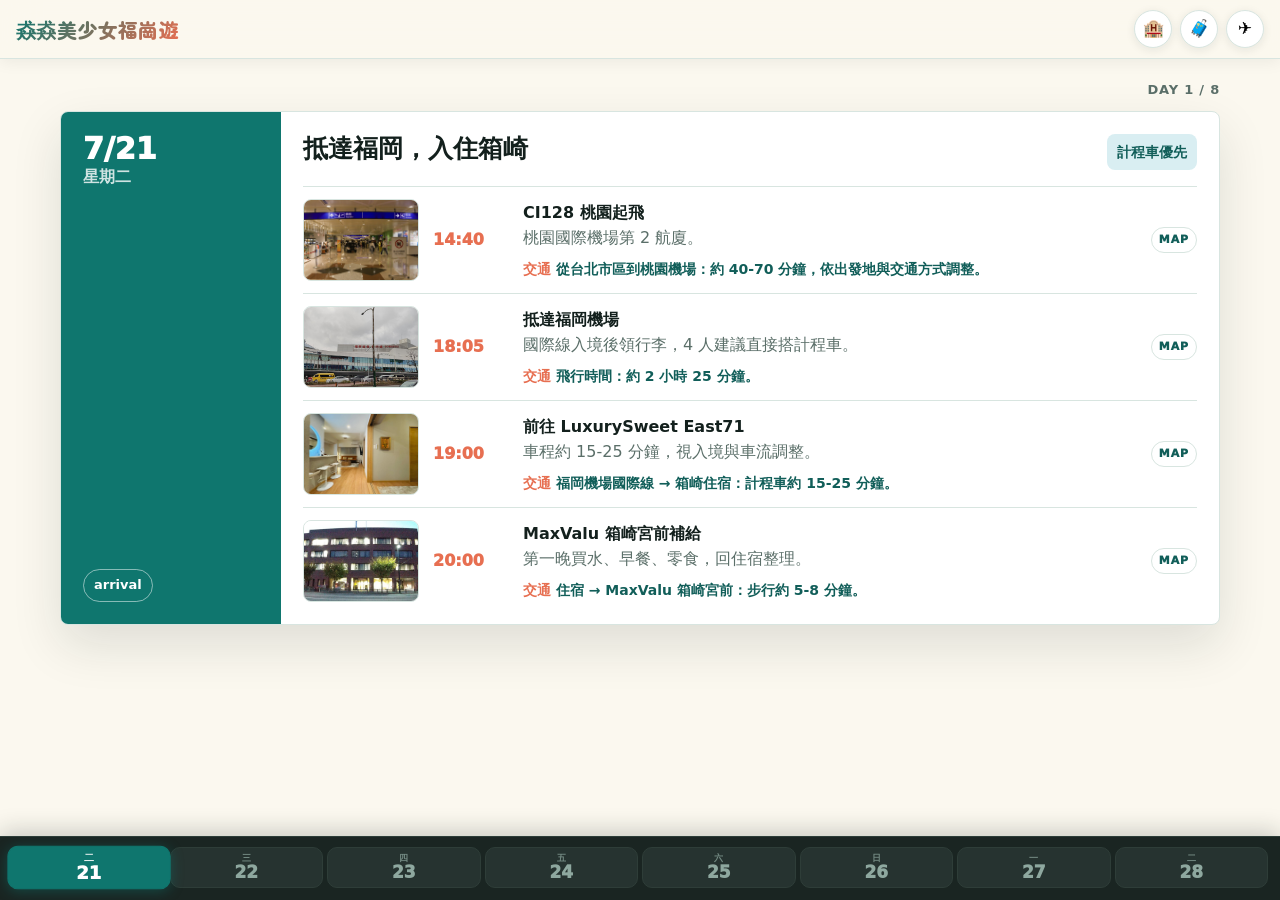
==== index.html @ 9e119b25 "chore: change app icon to don.png (copied from dog.png)" ====
<!doctype html>
<html lang="zh-Hant">
  <head>
    <meta charset="utf-8" />
    <meta name="viewport" content="width=device-width, initial-scale=1" />
    <meta name="theme-color" content="#0f766e" />
    <title>猋猋美少女福崗遊｜2026.07.21-07.28</title>
    <link rel="manifest" href="./manifest.json" />
    <link rel="icon" type="image/png" href="./assets/don.png" />
    <link rel="apple-touch-icon" href="./assets/don.png" />
    <link rel="preconnect" href="https://fonts.googleapis.com">
    <link rel="preconnect" href="https://fonts.gstatic.com" crossorigin>
    <link href="https://fonts.googleapis.com/css2?family=Zen+Maru+Gothic:wght@700;900&display=swap" rel="stylesheet">
    <link rel="stylesheet" href="./styles.css?v=24" />
  </head>
  <body>

    <!-- ══ 頂部導覽列 ════════════════════════════════════════ -->
    <nav class="top-nav">
      <h1 class="trip-title">猋猋美少女福崗遊</h1>
      <div class="quick-icons">
        <button class="quick-icon-btn" onclick="openModal('hotel')" aria-label="住宿資訊">
          <span class="quick-icon-circle">🏨</span>
        </button>
        <button class="quick-icon-btn" onclick="openModal('packing')" aria-label="行李清單">
          <span class="quick-icon-circle">🧳</span>
        </button>
        <button class="quick-icon-btn" onclick="openModal('flight')" aria-label="班機時間">
          <span class="quick-icon-circle">✈️</span>
        </button>
      </div>
    </nav>

    <!-- ══ 主內容 ══════════════════════════════════════════════ -->
    <main>
      <section id="itinerary" class="section">
        <div class="day-counter-bar">
          <span class="day-counter" id="day-counter">DAY 1 / 8</span>
        </div>
        <div class="days" id="days"></div>
        <div class="date-tab-bar" id="date-tab-bar" aria-label="日期選擇"></div>
      </section>
    </main>

    <!-- ══ Modal: 住宿 ══════════════════════════════════════ -->
    <div class="info-modal" id="modal-hotel" onclick="closeModal('hotel')">
      <div class="info-modal-card" onclick="event.stopPropagation()">
        <div class="info-modal-handle"></div>
        <div class="info-modal-header">
          <span class="info-modal-title">🏨 住宿資訊</span>
          <button class="info-modal-close" onclick="closeModal('hotel')" aria-label="關閉">✕</button>
        </div>
        <div class="info-modal-body">
          <div class="info-checkin-grid">
            <div>
              <span class="info-mini-label">入住 Check-in</span>
              <strong>7/21 15:00 – 23:00</strong>
            </div>
            <div>
              <span class="info-mini-label">退房 Check-out</span>
              <strong>7/28 06:00 – 11:00</strong>
            </div>
          </div>
          <div class="modal-detail-block">
            <p class="info-mini-label">飯店名稱</p>
            <p class="modal-detail-text">LuxurySweet East71</p>
          </div>
          <div class="modal-detail-block">
            <p class="info-mini-label">日文地址</p>
            <p class="modal-detail-text">〒812-0053 福岡県福岡市東区箱崎１丁目41−41</p>
          </div>
          <div class="modal-detail-block">
            <p class="info-mini-label">英文地址</p>
            <p class="modal-detail-text">1 Chome-41-41 Hakozaki, Higashi Ward, Fukuoka, 812-0053 Japan</p>
          </div>
          <div class="info-actions modal-actions">
            <button type="button" onclick="copyHotelAddr('ja')" class="info-action-btn">複製日文</button>
            <button type="button" onclick="copyHotelAddr('en')" class="info-action-btn">複製英文</button>
            <a href="https://www.google.com/maps/search/?api=1&query=1+Chome-41-41+Hakozaki+Higashi+Ward+Fukuoka+812-0053+Japan" target="_blank" class="info-action-btn">導航</a>
          </div>
        </div>
      </div>
    </div>

    <!-- ══ Modal: 行李清單 ══════════════════════════════════ -->
    <div class="info-modal" id="modal-packing" onclick="closeModal('packing')">
      <div class="info-modal-card" onclick="event.stopPropagation()">
        <div class="info-modal-handle"></div>
        <div class="info-modal-header">
          <span class="info-modal-title">🧳 行李清單</span>
          <button class="info-modal-close" onclick="closeModal('packing')" aria-label="關閉">✕</button>
        </div>
        <div class="info-modal-body">
          <div class="packing-list" id="packingList"></div>
          <div class="packing-add-row">
            <input type="text" id="packingNewItem" class="packing-add-input" placeholder="自訂新增項目…" maxlength="40" autocomplete="off">
            <button type="button" class="packing-add-btn" onclick="addPackingItem()" aria-label="新增">＋</button>
          </div>
        </div>
      </div>
    </div>

    <!-- ══ Modal: 班機 ══════════════════════════════════════ -->
    <div class="info-modal" id="modal-flight" onclick="closeModal('flight')">
      <div class="info-modal-card" onclick="event.stopPropagation()">
        <div class="info-modal-handle"></div>
        <div class="info-modal-header">
          <span class="info-modal-title">✈️ 班機時間</span>
          <button class="info-modal-close" onclick="closeModal('flight')" aria-label="關閉">✕</button>
        </div>
        <div class="info-modal-body">
          <div class="flight-card">
            <span class="flight-badge outbound">去程</span>
            <div class="flight-route">
              <div class="flight-point">
                <span class="flight-time">14:40</span>
                <span class="flight-airport">桃園 TPE</span>
                <span class="flight-date">7/21 週二</span>
              </div>
              <div class="flight-line">
                <span class="flight-num">CI 128</span>
                <div class="flight-arrow-track"><span class="flight-plane">✈</span></div>
                <span class="flight-dur">2h 25m</span>
              </div>
              <div class="flight-point flight-point--arr">
                <span class="flight-time">18:05</span>
                <span class="flight-airport">福岡 FUK</span>
                <span class="flight-date">7/21 週二</span>
              </div>
            </div>
          </div>
          <div class="flight-card">
            <span class="flight-badge return">回程</span>
            <div class="flight-route">
              <div class="flight-point">
                <span class="flight-time">19:10</span>
                <span class="flight-airport">福岡 FUK</span>
                <span class="flight-date">7/28 週二</span>
              </div>
              <div class="flight-line">
                <span class="flight-num">CI 129</span>
                <div class="flight-arrow-track"><span class="flight-plane">✈</span></div>
                <span class="flight-dur">2h 25m</span>
              </div>
              <div class="flight-point flight-point--arr">
                <span class="flight-time">20:35</span>
                <span class="flight-airport">桃園 TPE</span>
                <span class="flight-date">7/28 週二</span>
              </div>
            </div>
          </div>
        </div>
      </div>
    </div>

    <script src="./script.js?v=29"></script>
  </body>
</html>
---- styles.css ----
:root {
  color-scheme: light;
  --ink: #13201d;
  --muted: #5b6f69;
  --line: #d8e5e0;
  --paper: #fbf8ef;
  --panel: #ffffff;
  --teal: #0f766e;
  --teal-dark: #115e59;
  --sand: #f2d9a0;
  --coral: #e76f51;
  --sky: #d9eef2;
  --shadow: 0 20px 50px rgba(18, 32, 29, 0.12);
}

* {
  box-sizing: border-box;
}

html {
  scroll-behavior: auto;
}

body {
  margin: 0;
  padding-bottom: 0;
  background: var(--paper);
  color: var(--ink);
  font-family: "Noto Sans TC", "Microsoft JhengHei", system-ui, sans-serif;
  line-height: 1.6;
}

a {
  color: inherit;
  text-decoration: none;
}

img {
  display: block;
  max-width: 100%;
}

.section {
  width: min(1160px, calc(100% - 36px));
  margin: 0 auto;
  padding: 58px 0;
}

.view-panel {
  display: none;
}

.view-panel:not(.active) {
  display: none !important;
}

.view-panel.active {
  display: grid;
}

#itinerary.view-panel.active,
#transport.view-panel.active,
#booking.view-panel.active,
#packing.view-panel.active {
  display: block;
}

.hero {
  display: grid;
  grid-template-columns: minmax(0, 1.15fr) minmax(320px, 0.85fr);
  gap: clamp(28px, 5vw, 72px);
  align-items: center;
  min-height: 100vh;
}

.hero-copy h1 {
  margin: 8px 0 18px;
  font-size: clamp(42px, 8vw, 88px);
  line-height: 1;
}

.eyebrow,
.label {
  margin: 0;
  color: var(--teal-dark);
  font-size: 13px;
  font-weight: 900;
  letter-spacing: 0.12em;
  text-transform: uppercase;
}

.lead {
  max-width: 680px;
  margin: 0;
  color: var(--muted);
  font-size: clamp(18px, 2.2vw, 22px);
}

.hero-actions {
  display: flex;
  flex-wrap: wrap;
  gap: 12px;
  margin-top: 28px;
}

.button {
  display: inline-flex;
  min-height: 46px;
  align-items: center;
  justify-content: center;
  border: 1px solid var(--teal);
  border-radius: 999px;
  padding: 10px 18px;
  font-weight: 900;
}

.button.primary {
  background: var(--teal);
  color: #fff;
}

.button.ghost {
  color: var(--teal-dark);
}

.button.compact {
  min-height: 40px;
  padding-inline: 14px;
}

.trip-card,
.panel,
.booking-card,
.day-card {
  border: 1px solid var(--line);
  border-radius: 8px;
  background: var(--panel);
  box-shadow: var(--shadow);
}

.trip-card {
  overflow: hidden;
}

.trip-card::before {
  display: block;
  height: 220px;
  background:
    linear-gradient(rgba(15, 118, 110, 0.15), rgba(19, 32, 29, 0.36)),
    url("./assets/fukuoka-momochi.jpg") center/cover;
  content: "";
}

.trip-card-head {
  display: flex;
  align-items: center;
  justify-content: space-between;
  gap: 16px;
  padding: 20px 22px 0;
  color: var(--muted);
}

.trip-card-head strong {
  color: var(--ink);
  font-size: 20px;
}

.quick-facts {
  display: grid;
  grid-template-columns: 1fr 1fr;
  gap: 1px;
  margin: 20px 0 0;
  background: var(--line);
}

.quick-facts div {
  min-height: 100px;
  padding: 18px;
  background: #fff;
}

.quick-facts dt {
  color: var(--muted);
  font-size: 13px;
  font-weight: 800;
}

.quick-facts dd {
  margin: 4px 0 0;
  font-size: 18px;
  font-weight: 900;
}

.grid-two,
.transport-grid,
.booking-grid {
  display: grid;
  gap: 18px;
}

.grid-two {
  grid-template-columns: repeat(2, minmax(0, 1fr));
}

.transport-grid {
  grid-template-columns: repeat(3, minmax(0, 1fr));
}

.booking-grid {
  grid-template-columns: 1.1fr 0.9fr;
}

.packing-layout {
  display: grid;
  grid-template-columns: minmax(0, 1.2fr) minmax(280px, 0.8fr);
  gap: 18px;
}

.panel {
  padding: 24px;
}

.panel h2,
.panel h3,
.booking-card h3 {
  margin: 6px 0 10px;
  line-height: 1.25;
}

.panel p,
.booking-card p {
  margin: 0;
  color: var(--muted);
}

.packing-head {
  display: flex;
  align-items: start;
  justify-content: space-between;
  gap: 18px;
  margin-bottom: 16px;
}

.packing-head h3 {
  margin: 0;
}

.packing-head p,
.sync-note {
  color: var(--muted);
  font-size: 14px;
}

.packing-list {
  display: grid;
  gap: 18px;
}

.packing-group {
  display: grid;
  gap: 10px;
}

.packing-group h4 {
  margin: 0;
  color: var(--teal-dark);
  font-size: 14px;
}

.packing-item {
  display: grid;
  grid-template-columns: auto 1fr;
  gap: 10px;
  align-items: start;
  border: 1px solid var(--line);
  border-radius: 8px;
  padding: 10px;
}

.packing-item input {
  width: 20px;
  height: 20px;
  accent-color: var(--teal);
  margin-top: 2px;
}

.packing-item span {
  color: var(--ink);
  font-weight: 800;
}

.packing-item input:checked + span {
  color: var(--muted);
  text-decoration: line-through;
}

.compact-list {
  margin: 0;
  padding-left: 1.2rem;
  color: var(--muted);
}

.compact-list li + li {
  margin-top: 8px;
}

/* ─── Top Navigation Bar ───────────────────────────────── */

.top-nav {
  position: fixed;
  top: 0;
  left: 0;
  right: 0;
  z-index: 40;
  display: flex;
  align-items: center;
  justify-content: space-between;
  gap: 12px;
  padding: max(10px, env(safe-area-inset-top)) 16px 10px;
  background: rgba(251, 248, 239, 0.94);
  backdrop-filter: blur(18px);
  -webkit-backdrop-filter: blur(18px);
  border-bottom: 1px solid var(--line);
  box-shadow: 0 2px 16px rgba(18, 32, 29, 0.07);
}

.top-nav .trip-title {
  font-size: clamp(15px, 4vw, 20px);
  white-space: nowrap;
}

.top-nav .quick-icons {
  gap: 8px;
  flex-shrink: 0;
}

.top-nav .quick-icon-circle {
  width: 38px;
  height: 38px;
  font-size: 17px;
}

.top-nav .quick-icon-label {
  font-size: 9px;
}

.day-counter-bar {
  display: flex;
  justify-content: flex-end;
  margin-bottom: 10px;
}

.section-head {
  display: flex;
  align-items: flex-start;
  justify-content: space-between;
  gap: 12px;
  margin-bottom: 16px;
}

.trip-title {
  font-family: 'Zen Maru Gothic', 'Noto Sans TC', sans-serif;
  font-size: clamp(24px, 6vw, 36px);
  font-weight: 900;
  line-height: 1.25;
  margin: 0;
  background: linear-gradient(135deg, var(--teal) 0%, var(--coral) 100%);
  -webkit-background-clip: text;
  -webkit-text-fill-color: transparent;
  background-clip: text;
  letter-spacing: 0.02em;
}

.header-right {
  display: flex;
  flex-direction: column;
  align-items: flex-end;
  gap: 8px;
  flex-shrink: 0;
}

.quick-icons {
  display: flex;
  gap: 10px;
}

.quick-icon-btn {
  display: flex;
  flex-direction: column;
  align-items: center;
  gap: 4px;
  background: none;
  border: none;
  cursor: pointer;
  padding: 0;
  font: inherit;
}

.quick-icon-circle {
  width: 46px;
  height: 46px;
  border-radius: 50%;
  background: var(--panel);
  border: 1.5px solid var(--line);
  display: flex;
  align-items: center;
  justify-content: center;
  font-size: 21px;
  box-shadow: 0 2px 10px rgba(18,32,29,0.09);
  transition: transform 0.18s, box-shadow 0.18s;
}

.quick-icon-btn:hover .quick-icon-circle,
.quick-icon-btn:active .quick-icon-circle {
  transform: scale(1.12);
  box-shadow: 0 5px 18px rgba(18,32,29,0.16);
  background: var(--sky);
}

.quick-icon-label {
  font-size: 10px;
  font-weight: 800;
  color: var(--muted);
  letter-spacing: 0.04em;
}

.filters {
  display: flex;
  flex-wrap: wrap;
  gap: 8px;
}

.filter {
  min-height: 40px;
  border: 1px solid var(--line);
  border-radius: 999px;
  background: #fff;
  color: var(--muted);
  cursor: pointer;
  font: inherit;
  font-weight: 900;
  padding: 8px 14px;
}

.filter.active {
  border-color: var(--teal);
  background: var(--teal);
  color: #fff;
}

.days {
  display: grid;
  gap: 16px;
}

.day-card {
  display: grid;
  grid-template-columns: 220px 1fr;
  overflow: hidden;
}

.day-meta {
  display: flex;
  flex-direction: column;
  justify-content: space-between;
  gap: 20px;
  padding: 22px;
  background: var(--teal);
  color: #fff;
}

.day-meta .date {
  font-size: 30px;
  font-weight: 950;
  line-height: 1;
}

.day-meta .weekday {
  opacity: 0.8;
  font-weight: 800;
}

.tag {
  align-self: flex-start;
  border: 1px solid rgba(255, 255, 255, 0.5);
  border-radius: 999px;
  padding: 5px 10px;
  font-size: 13px;
  font-weight: 900;
}

.day-body {
  padding: 22px;
}

.day-title {
  display: flex;
  align-items: start;
  justify-content: space-between;
  gap: 16px;
  margin-bottom: 16px;
}

.day-title h3 {
  margin: 0;
  font-size: 25px;
  line-height: 1.2;
}

.route {
  border-radius: 8px;
  background: var(--sky);
  color: var(--teal-dark);
  font-size: 14px;
  font-weight: 900;
  padding: 7px 10px;
  white-space: nowrap;
}

.timeline {
  display: grid;
  gap: 12px;
  margin: 0;
  padding: 0;
  list-style: none;
}

.timeline li {
  border-top: 1px solid var(--line);
  padding-top: 12px;
}

.map-item {
  display: grid;
  grid-template-columns: 116px 76px minmax(0, 1fr) auto;
  gap: 14px;
  align-items: center;
  border-radius: 8px;
  padding: 10px;
  margin: -10px;
}

.map-item:hover,
.map-item:focus-visible {
  background: #f4faf8;
  outline: none;
}

.place-thumb {
  width: 116px;
  height: 82px;
  border: 1px solid var(--line);
  border-radius: 8px;
  object-fit: cover;
  background: var(--sky);
}

.time {
  color: var(--coral);
  font-weight: 950;
}

.item strong {
  display: block;
}

.item span {
  display: block;
  color: var(--muted);
}

.item .transfer {
  margin-top: 7px;
  color: var(--teal-dark);
  font-size: 14px;
  font-weight: 800;
}

.item .transfer::before {
  content: "交通 ";
  color: var(--coral);
  font-weight: 950;
}

.map-hint {
  align-self: center;
  border: 1px solid var(--line);
  border-radius: 999px;
  color: var(--teal-dark);
  font-size: 11px;
  font-weight: 950;
  letter-spacing: 0.08em;
  padding: 3px 7px;
}

.booking-card {
  display: grid;
  align-content: start;
  gap: 18px;
  overflow: hidden;
  padding: 22px;
}

.booking-card img {
  width: 100%;
  max-height: 360px;
  border: 1px solid var(--line);
  border-radius: 8px;
  object-fit: cover;
  object-position: top left;
}

.notes {
  display: grid;
  grid-template-columns: 1fr 320px;
  gap: 18px;
}

.notes ul {
  margin: 0;
  padding-left: 1.2rem;
  color: var(--muted);
}

.notes li + li {
  margin-top: 8px;
}

.source-panel {
  display: grid;
  align-content: start;
  gap: 10px;
}

.source-panel a {
  color: var(--teal-dark);
  font-weight: 900;
}

.footer {
  display: flex;
  justify-content: space-between;
  gap: 16px;
  padding: 26px clamp(18px, 4vw, 56px) 110px;
  border-top: 1px solid var(--line);
  color: var(--muted);
  font-size: 14px;
}

.bottom-nav {
  position: fixed;
  right: 18px;
  bottom: 18px;
  left: 18px;
  z-index: 20;
  display: grid;
  grid-template-columns: repeat(3, 1fr);
  gap: 4px;
  width: min(420px, calc(100% - 36px));
  margin: 0 auto;
  border: 1px solid rgba(216, 229, 224, 0.9);
  border-radius: 8px;
  background: rgba(255, 255, 255, 0.92);
  box-shadow: 0 14px 40px rgba(18, 32, 29, 0.16);
  backdrop-filter: blur(14px);
  padding: 6px;
}

.bottom-nav a {
  display: grid;
  min-height: 48px;
  place-items: center;
  border-radius: 6px;
  color: var(--muted);
}

.bottom-nav a:hover,
.bottom-nav a:focus-visible,
.bottom-nav a.active {
  background: var(--sky);
  color: var(--teal-dark);
  outline: none;
}

.bottom-nav svg {
  width: 23px;
  height: 23px;
  fill: currentColor;
}

@media (max-width: 900px) {
  .hero,
  .grid-two,
  .transport-grid,
  .booking-grid,
  .packing-layout,
  .notes,
  .day-card {
    grid-template-columns: 1fr;
  }

  .hero {
    min-height: auto;
    padding-top: 44px;
  }

  .section-head {
    align-items: start;
    flex-direction: column;
  }

  .day-meta {
    flex-direction: row;
    align-items: center;
  }
}

@media (max-width: 640px) {
  .section {
    width: min(100% - 24px, 1160px);
    padding: 42px 0;
  }

  .quick-facts,
  .map-item {
    grid-template-columns: 1fr;
  }

  .place-thumb {
    width: 100%;
    height: 170px;
  }

  .map-hint {
    justify-self: start;
  }

  .route {
    white-space: normal;
  }

  .footer {
    flex-direction: column;
  }

  .bottom-nav {
    right: 12px;
    bottom: 12px;
    left: 12px;
    width: calc(100% - 24px);
  }

  .bottom-nav a {
    min-height: 46px;
  }
}

/* ─── Date Tab Bar ─────────────────────────────────────── */

#itinerary {
  padding-top: 80px;   /* height of fixed top-nav */
  padding-bottom: 96px; /* room for flush date tab bar */
}

.day-counter {
  font-size: 13px;
  font-weight: 900;
  color: var(--muted);
  letter-spacing: 0.06em;
}

.date-tab-bar {
  display: flex;
  gap: 4px;
  justify-content: space-between;
  position: fixed;
  right: 0;
  bottom: 0;
  left: 0;
  z-index: 15;
  width: 100%;
  max-width: 100%;
  margin: 0;
  background: #1a2522;
  border: none;
  border-top: 1px solid #2c3d38;
  border-radius: 0;
  padding: 10px 12px max(12px, env(safe-area-inset-bottom));
  box-shadow: 0 -4px 24px rgba(18, 32, 29, 0.22);
  overflow-x: auto;
  -ms-overflow-style: none;
  scrollbar-width: none;
}

.date-tab-bar::-webkit-scrollbar {
  display: none;
}

/* date-tab-bar always visible (single-page app) */

.date-tab {
  flex: 1;
  min-width: 36px;
  display: flex;
  flex-direction: column;
  align-items: center;
  justify-content: center;
  gap: 1px;
  padding: 6px 4px;
  border: 1px solid #2e3d38;
  border-radius: 10px;
  background: #263330;
  color: #8ea89f;
  cursor: pointer;
  font: inherit;
  transition: background 0.18s, color 0.18s, transform 0.15s;
}

.date-tab:hover {
  background: #2e3d38;
  color: #c9ddd8;
}

.date-tab.active {
  background: var(--teal);
  border-color: var(--teal);
  color: #fff;
  font-weight: 900;
  box-shadow: 0 2px 12px rgba(15, 118, 110, 0.45);
  transform: scale(1.06);
}

.tab-weekday {
  font-size: 9px;
  font-weight: 700;
  letter-spacing: 0.05em;
  opacity: 0.75;
  line-height: 1;
}

.date-tab.active .tab-weekday {
  opacity: 0.9;
}

.tab-day {
  font-size: 17px;
  font-weight: 950;
  line-height: 1;
}

/* ─── Info Bar Collapsibles ─────────────────────────────── */

.info-bar {
  border: 1px solid var(--line);
  border-radius: 10px;
  background: var(--panel);
  box-shadow: 0 2px 10px rgba(18, 32, 29, 0.06);
  overflow: hidden;
  margin-bottom: 10px;
}

.info-bar-btn {
  display: flex;
  align-items: center;
  justify-content: space-between;
  width: 100%;
  padding: 13px 16px;
  background: none;
  border: none;
  cursor: pointer;
  font: inherit;
  text-align: left;
  color: var(--ink);
  gap: 12px;
}

.info-bar-btn:hover {
  background: #f6fbf9;
}

.info-bar-label {
  display: flex;
  align-items: center;
  gap: 12px;
}

.info-bar-icon {
  font-size: 20px;
  flex-shrink: 0;
}

.info-bar-eyebrow {
  display: block;
  font-size: 10px;
  font-weight: 800;
  color: var(--teal-dark);
  letter-spacing: 0.1em;
  text-transform: uppercase;
  line-height: 1.2;
}

.info-bar-name {
  display: block;
  font-size: 13px;
  font-weight: 700;
  color: var(--ink);
  line-height: 1.3;
}

.info-bar-arrow {
  color: var(--muted);
  flex-shrink: 0;
  transition: transform 0.25s ease;
}

.info-bar-arrow.expanded {
  transform: rotate(180deg);
}

/* Collapsible body */
.info-bar-body {
  max-height: 0;
  overflow: hidden;
  transition: max-height 0.35s ease, opacity 0.25s ease;
  opacity: 0;
  border-top: 0 solid var(--line);
}

.info-bar-body.expanded {
  max-height: 900px;
  opacity: 1;
  border-top-width: 1px;
}

/* Hotel collapsible content */
.info-checkin-grid {
  display: grid;
  grid-template-columns: 1fr 1fr;
  gap: 1px;
  background: var(--line);
}

.info-checkin-grid > div {
  padding: 12px 16px;
  background: var(--paper);
}

.info-mini-label {
  display: block;
  font-size: 10px;
  font-weight: 800;
  color: var(--muted);
  letter-spacing: 0.08em;
  text-transform: uppercase;
  margin-bottom: 4px;
}

.info-checkin-grid strong {
  font-size: 13px;
  color: var(--ink);
}

.info-addr {
  margin: 0;
  padding: 10px 16px;
  font-size: 12px;
  color: var(--muted);
  background: var(--paper);
  border-top: 1px solid var(--line);
}

.info-actions {
  display: flex;
  gap: 8px;
  padding: 10px 16px 14px;
  background: var(--paper);
}

.info-action-btn {
  flex: 1;
  padding: 8px 12px;
  border: 1px solid var(--line);
  border-radius: 8px;
  background: #fff;
  color: var(--teal-dark);
  font: inherit;
  font-size: 12px;
  font-weight: 800;
  cursor: pointer;
  text-align: center;
  text-decoration: none;
  display: inline-block;
  transition: background 0.15s;
}

.info-action-btn:hover {
  background: var(--sky);
}

/* Packing list inside collapsible */
.info-bar-body .packing-list {
  padding: 14px 16px 6px;
}

.info-bar-body .packing-group {
  gap: 8px;
}

.info-bar-body .packing-group h4 {
  font-size: 11px;
  padding-top: 4px;
}

.info-bar-body .packing-item {
  padding: 8px 10px;
}

.info-bar-body .packing-item span {
  font-size: 13px;
}

.packing-bar-footer {
  display: flex;
  align-items: center;
  justify-content: space-between;
  gap: 12px;
  padding: 10px 16px 14px;
  border-top: 1px solid var(--line);
  flex-wrap: wrap;
}

.packing-bar-footer .sync-note {
  font-size: 12px;
  flex: 1;
  min-width: 0;
}

.packing-bar-footer .info-action-btn {
  flex: 0 0 auto;
}

/* ─── Bottom Nav 2-tab variant ──────────────────────────── */

.bottom-nav--two {
  grid-template-columns: repeat(2, 1fr);
}

/* ─── Custom Packing Item Input ─────────────────────────── */

.packing-add-row {
  display: flex;
  gap: 8px;
  padding: 10px 16px 4px;
  border-top: 1px solid var(--line);
}

.packing-add-input {
  flex: 1;
  min-width: 0;
  padding: 9px 12px;
  border: 1px solid var(--line);
  border-radius: 8px;
  background: var(--paper);
  color: var(--ink);
  font: inherit;
  font-size: 13px;
  outline: none;
  transition: border-color 0.15s;
}

.packing-add-input:focus {
  border-color: var(--teal);
}

.packing-add-input::placeholder {
  color: var(--muted);
  opacity: 0.6;
}

.packing-add-btn {
  flex-shrink: 0;
  width: 38px;
  height: 38px;
  display: flex;
  align-items: center;
  justify-content: center;
  border: none;
  border-radius: 8px;
  background: var(--teal);
  color: #fff;
  font-size: 20px;
  font-weight: 400;
  line-height: 1;
  cursor: pointer;
  transition: background 0.15s;
}

.packing-add-btn:hover {
  background: var(--teal-dark);
}

/* Custom item with delete button */
.packing-item--custom {
  grid-template-columns: auto 1fr auto;
}

.packing-delete-btn {
  width: 22px;
  height: 22px;
  display: flex;
  align-items: center;
  justify-content: center;
  border: none;
  border-radius: 50%;
  background: #fee2e2;
  color: #dc2626;
  font-size: 15px;
  line-height: 1;
  cursor: pointer;
  padding: 0;
  margin-top: 1px;
  flex-shrink: 0;
  transition: background 0.15s;
}

.packing-delete-btn:hover {
  background: #fecaca;
}

/* ─── Info Modal (Bottom Sheet) ─────────────────────────── */

.info-modal {
  display: none;
  position: fixed;
  inset: 0;
  z-index: 60;
  background: rgba(18, 32, 29, 0.45);
  backdrop-filter: blur(5px);
  align-items: flex-end;
  justify-content: center;
}

.info-modal.open {
  display: flex;
}

.info-modal-card {
  width: 100%;
  max-height: 88vh;
  background: var(--panel);
  border-radius: 22px 22px 0 0;
  overflow-y: auto;
  animation: modal-slide-up 0.3s cubic-bezier(0.32, 0.72, 0, 1);
  padding-bottom: max(16px, env(safe-area-inset-bottom));
}

@keyframes modal-slide-up {
  from { transform: translateY(100%); opacity: 0.6; }
  to   { transform: translateY(0);    opacity: 1; }
}

.info-modal-handle {
  width: 36px;
  height: 4px;
  border-radius: 99px;
  background: var(--line);
  margin: 12px auto 4px;
}

.info-modal-header {
  display: flex;
  align-items: center;
  justify-content: space-between;
  padding: 12px 20px 12px;
  border-bottom: 1px solid var(--line);
  position: sticky;
  top: 0;
  background: var(--panel);
  z-index: 1;
}

.info-modal-title {
  font-size: 15px;
  font-weight: 900;
  color: var(--ink);
}

.info-modal-close {
  width: 28px;
  height: 28px;
  border: none;
  border-radius: 50%;
  background: var(--paper);
  color: var(--muted);
  font-size: 13px;
  cursor: pointer;
  display: flex;
  align-items: center;
  justify-content: center;
  transition: background 0.15s;
}

.info-modal-close:hover {
  background: var(--line);
}

.info-modal-body {
  padding: 0 0 8px;
}

.modal-detail-block {
  padding: 12px 20px;
  border-top: 1px solid var(--line);
}

.modal-detail-block .info-mini-label {
  margin-bottom: 4px;
}

.modal-detail-text {
  margin: 0;
  font-size: 14px;
  font-weight: 700;
  color: var(--ink);
  line-height: 1.5;
}

.modal-actions {
  padding: 14px 20px 6px !important;
  border-top: 1px solid var(--line);
}

/* Override packing-list inside modal */
.info-modal-body .packing-list {
  padding: 14px 20px 6px;
}

.info-modal-body .packing-group {
  gap: 8px;
}

.info-modal-body .packing-group h4 {
  font-size: 11px;
}

.info-modal-body .packing-item {
  padding: 9px 12px;
}

.info-modal-body .packing-add-row {
  border-top: 1px solid var(--line);
  padding: 10px 20px 4px;
}

.info-modal-body .packing-bar-footer {
  padding: 10px 20px 8px;
}

/* ─── Flight Card ────────────────────────────────────────── */

.flight-card {
  padding: 16px 20px;
  border-top: 1px solid var(--line);
}

.flight-card + .flight-card {
  border-top: 1px solid var(--line);
}

.flight-badge {
  display: inline-block;
  font-size: 11px;
  font-weight: 900;
  letter-spacing: 0.08em;
  padding: 3px 10px;
  border-radius: 999px;
  margin-bottom: 14px;
}

.flight-badge.outbound {
  background: #d1fae5;
  color: #065f46;
}

.flight-badge.return {
  background: #fee2e2;
  color: #991b1b;
}

.flight-route {
  display: grid;
  grid-template-columns: auto 1fr auto;
  align-items: center;
  gap: 10px;
}

.flight-point {
  display: flex;
  flex-direction: column;
  gap: 2px;
}

.flight-point--arr {
  text-align: right;
}

.flight-time {
  font-size: 22px;
  font-weight: 950;
  color: var(--ink);
  line-height: 1;
}

.flight-airport {
  font-size: 12px;
  font-weight: 800;
  color: var(--teal-dark);
}

.flight-date {
  font-size: 11px;
  color: var(--muted);
}

.flight-line {
  display: flex;
  flex-direction: column;
  align-items: center;
  gap: 4px;
}

.flight-num {
  font-size: 11px;
  font-weight: 900;
  color: var(--muted);
  letter-spacing: 0.06em;
}

.flight-arrow-track {
  width: 100%;
  display: flex;
  align-items: center;
  position: relative;
}

.flight-arrow-track::before,
.flight-arrow-track::after {
  content: '';
  flex: 1;
  height: 1.5px;
  background: var(--line);
}

.flight-plane {
  font-size: 16px;
  padding: 0 4px;
  color: var(--teal);
}

.flight-dur {
  font-size: 10px;
  color: var(--muted);
  font-weight: 700;
}
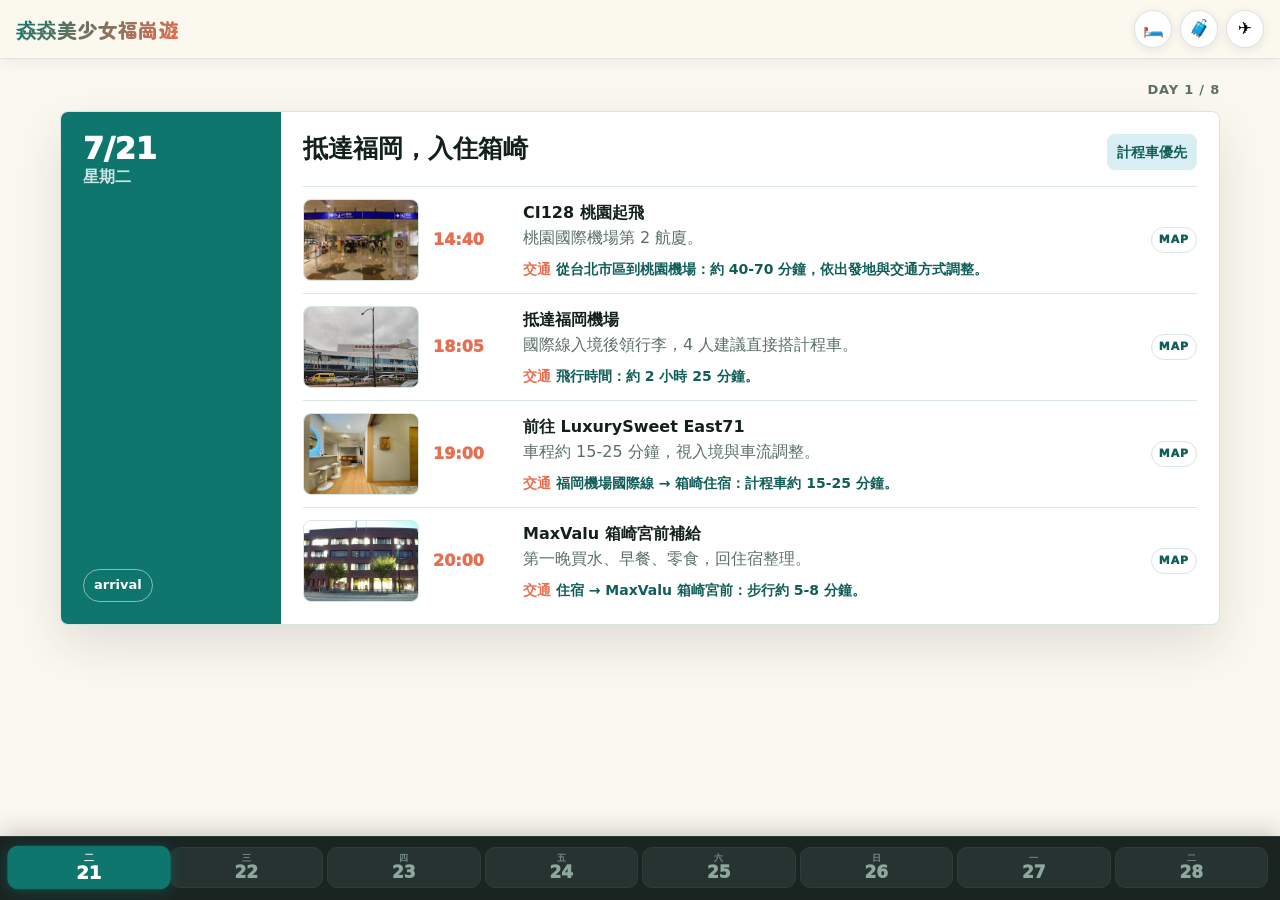
==== commit f3475b93: "style: change hotel icon from 🏨 to 🛏️ to avoid hospital confusion" ====
--- a/index.html
+++ b/index.html
@@ -20,7 +20,7 @@
       <h1 class="trip-title">猋猋美少女福崗遊</h1>
       <div class="quick-icons">
         <button class="quick-icon-btn" onclick="openModal('hotel')" aria-label="住宿資訊">
-          <span class="quick-icon-circle">🏨</span>
+          <span class="quick-icon-circle">🛏️</span>
         </button>
         <button class="quick-icon-btn" onclick="openModal('packing')" aria-label="行李清單">
           <span class="quick-icon-circle">🧳</span>
@@ -47,7 +47,7 @@
       <div class="info-modal-card" onclick="event.stopPropagation()">
         <div class="info-modal-handle"></div>
         <div class="info-modal-header">
-          <span class="info-modal-title">🏨 住宿資訊</span>
+          <span class="info-modal-title">🛏️ 住宿資訊</span>
           <button class="info-modal-close" onclick="closeModal('hotel')" aria-label="關閉">✕</button>
         </div>
         <div class="info-modal-body">
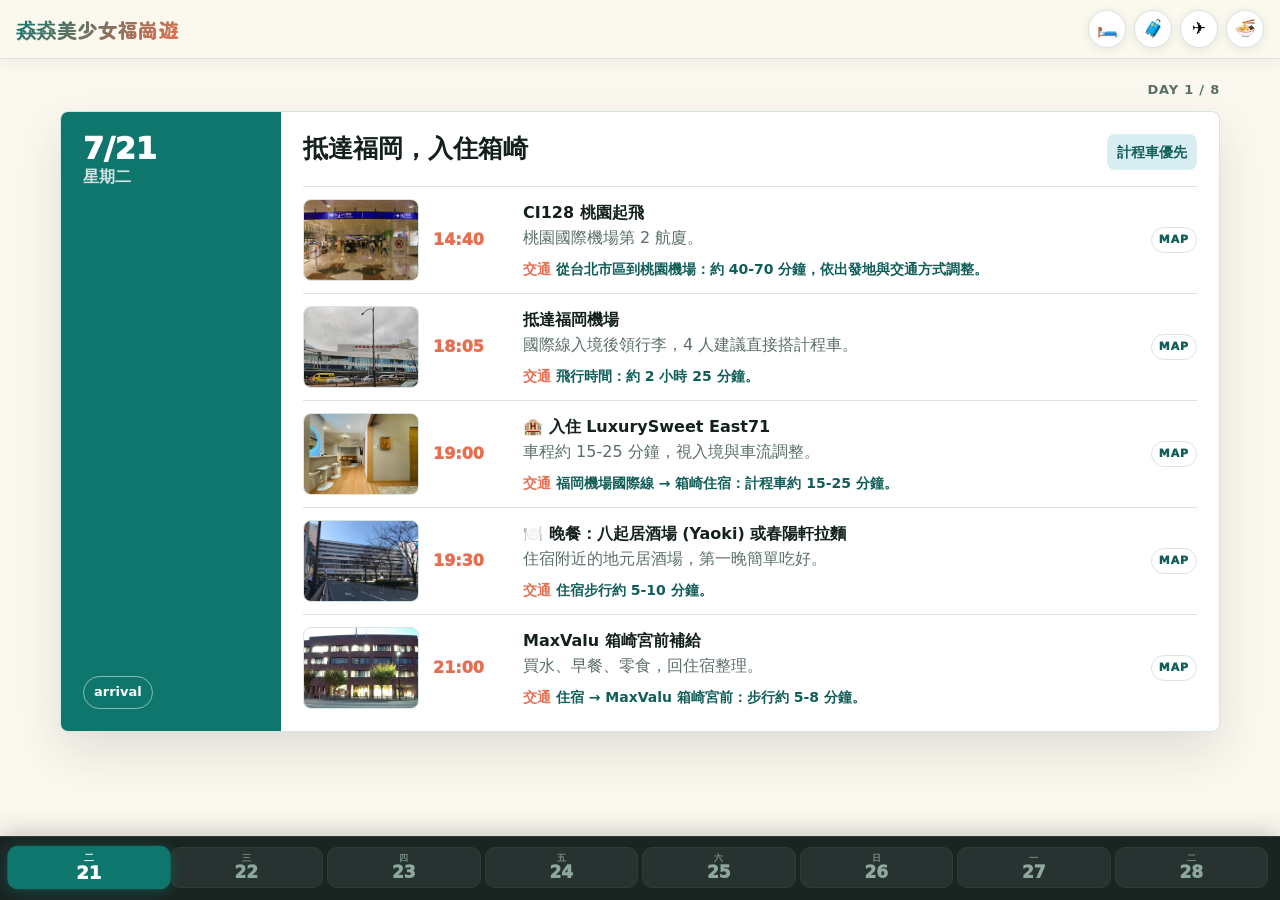
==== commit d72ac1fa: "feat: itinerary 1 spot 2 meals, must-eat list, replace nokonoshima, all packing deletable, ichiran n" ====
--- a/index.html
+++ b/index.html
@@ -27,6 +27,9 @@
         </button>
         <button class="quick-icon-btn" onclick="openModal('flight')" aria-label="班機時間">
           <span class="quick-icon-circle">✈️</span>
+        </button>
+        <button class="quick-icon-btn" onclick="openModal('musteat')" aria-label="必吃美食">
+          <span class="quick-icon-circle">🍜</span>
         </button>
       </div>
     </nav>
@@ -153,6 +156,20 @@
       </div>
     </div>
 
+    <!-- ══ Modal: 必吃美食清單 ══════════════════════════ -->
+    <div class="info-modal" id="modal-musteat" onclick="closeModal('musteat')">
+      <div class="info-modal-card" onclick="event.stopPropagation()">
+        <div class="info-modal-handle"></div>
+        <div class="info-modal-header">
+          <span class="info-modal-title">🍜 必吃美食清單</span>
+          <button class="info-modal-close" onclick="closeModal('musteat')" aria-label="關閉">✕</button>
+        </div>
+        <div class="info-modal-body">
+          <div class="musteat-list" id="musteatList"></div>
+        </div>
+      </div>
+    </div>
+
     <script src="./script.js?v=29"></script>
   </body>
 </html>
--- a/styles.css
+++ b/styles.css
@@ -1362,3 +1362,100 @@
   color: var(--muted);
   font-weight: 700;
 }
+
+/* ─── 必吃美食清單 ──────────────────────────────────────── */
+
+.musteat-list {
+  padding: 12px 20px 16px;
+  display: grid;
+  gap: 18px;
+}
+
+.musteat-group {
+  display: grid;
+  gap: 8px;
+}
+
+.musteat-category {
+  font-size: 13px;
+  font-weight: 900;
+  color: var(--teal-dark);
+  letter-spacing: 0.05em;
+  padding-bottom: 4px;
+  border-bottom: 2px solid var(--teal);
+  display: inline-block;
+}
+
+.musteat-item {
+  display: flex;
+  flex-direction: column;
+  gap: 3px;
+  border: 1px solid var(--line);
+  border-radius: 10px;
+  padding: 10px 14px;
+  background: var(--panel);
+  transition: background 0.15s;
+  position: relative;
+}
+
+.musteat-item:hover {
+  background: #f4faf8;
+}
+
+.musteat-item--planned {
+  border-color: var(--teal);
+  background: linear-gradient(135deg, rgba(15,118,110,0.04) 0%, rgba(217,238,242,0.3) 100%);
+}
+
+.musteat-item-name {
+  font-size: 14px;
+  font-weight: 800;
+  color: var(--ink);
+  line-height: 1.4;
+}
+
+.musteat-item-note {
+  font-size: 12px;
+  color: var(--muted);
+  line-height: 1.5;
+}
+
+.musteat-badge {
+  display: inline-block;
+  margin-top: 5px;
+  font-size: 11px;
+  font-weight: 900;
+  padding: 2px 9px;
+  border-radius: 999px;
+  background: #d1fae5;
+  color: #065f46;
+  letter-spacing: 0.05em;
+  width: fit-content;
+}
+
+.musteat-item-actions {
+  display: flex;
+  flex-wrap: wrap;
+  align-items: center;
+  gap: 6px;
+  margin-top: 5px;
+}
+
+.musteat-map-link {
+  display: inline-flex;
+  align-items: center;
+  gap: 3px;
+  font-size: 11px;
+  font-weight: 800;
+  padding: 2px 9px;
+  border-radius: 999px;
+  background: #dbeafe;
+  color: #1d4ed8;
+  text-decoration: none;
+  letter-spacing: 0.04em;
+  transition: background 0.15s;
+}
+
+.musteat-map-link:hover {
+  background: #bfdbfe;
+}
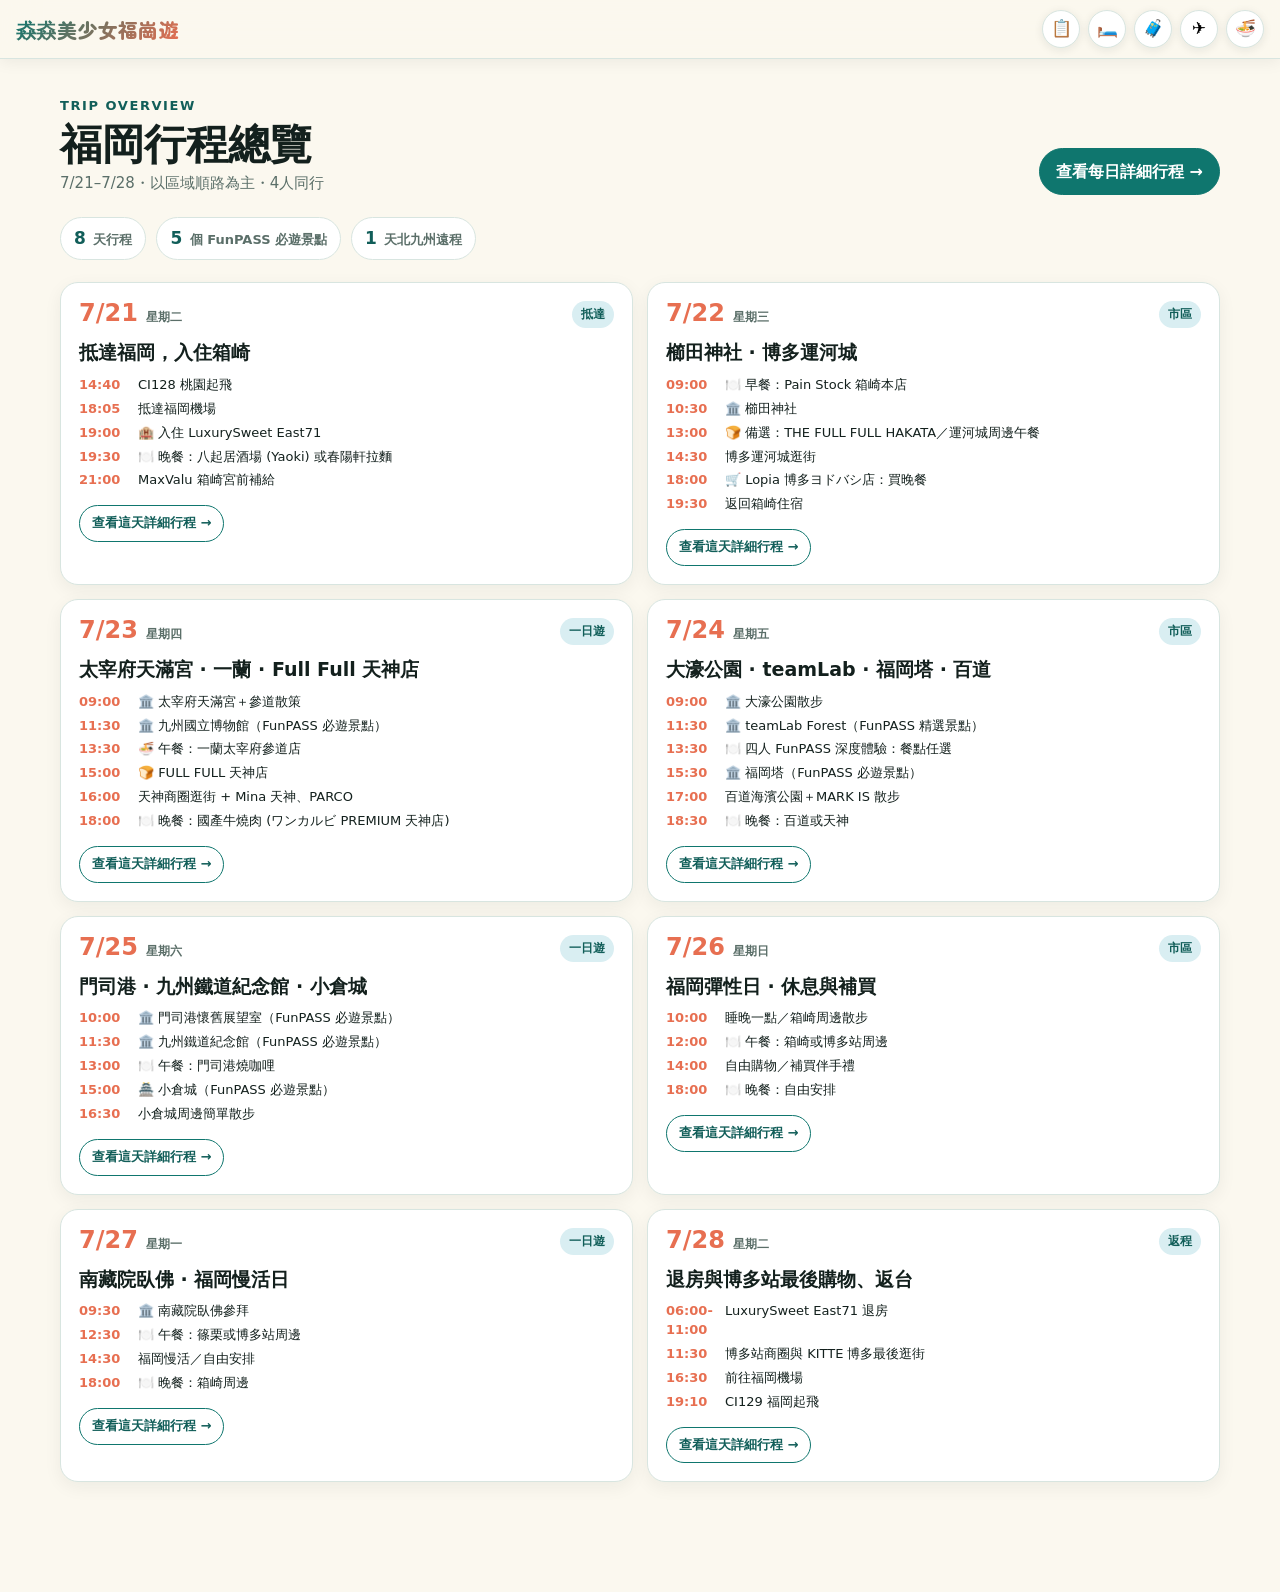
==== commit 11d63860: "更新福岡行程總覽與順路安排" ====
--- a/index.html
+++ b/index.html
@@ -11,7 +11,7 @@
     <link rel="preconnect" href="https://fonts.googleapis.com">
     <link rel="preconnect" href="https://fonts.gstatic.com" crossorigin>
     <link href="https://fonts.googleapis.com/css2?family=Zen+Maru+Gothic:wght@700;900&display=swap" rel="stylesheet">
-    <link rel="stylesheet" href="./styles.css?v=24" />
+    <link rel="stylesheet" href="./styles.css?v=25" />
   </head>
   <body>
 
@@ -19,6 +19,9 @@
     <nav class="top-nav">
       <h1 class="trip-title">猋猋美少女福崗遊</h1>
       <div class="quick-icons">
+        <button class="quick-icon-btn" onclick="toggleOverview()" aria-label="行程總覽">
+          <span class="quick-icon-circle">📋</span>
+        </button>
         <button class="quick-icon-btn" onclick="openModal('hotel')" aria-label="住宿資訊">
           <span class="quick-icon-circle">🛏️</span>
         </button>
@@ -36,7 +39,24 @@
 
     <!-- ══ 主內容 ══════════════════════════════════════════════ -->
     <main>
-      <section id="itinerary" class="section">
+      <section id="overview" class="section overview-section">
+        <div class="overview-head">
+          <div>
+            <p class="eyebrow">Trip Overview</p>
+            <h2>福岡行程總覽</h2>
+            <p class="overview-lead">7/21–7/28・以區域順路為主・4人同行</p>
+          </div>
+          <button type="button" class="overview-detail-btn" onclick="toggleOverview()">查看每日詳細行程 →</button>
+        </div>
+        <div class="overview-stats" aria-label="行程摘要">
+          <span><strong>8</strong> 天行程</span>
+          <span><strong>5</strong> 個 FunPASS 必遊景點</span>
+          <span><strong>1</strong> 天北九州遠程</span>
+        </div>
+        <div id="overview-grid" class="overview-grid"></div>
+      </section>
+
+      <section id="itinerary" class="section is-hidden">
         <div class="day-counter-bar">
           <span class="day-counter" id="day-counter">DAY 1 / 8</span>
         </div>
@@ -170,6 +190,6 @@
       </div>
     </div>
 
-    <script src="./script.js?v=29"></script>
+    <script src="./script.js?v=30"></script>
   </body>
 </html>
--- a/styles.css
+++ b/styles.css
@@ -44,6 +44,174 @@
   width: min(1160px, calc(100% - 36px));
   margin: 0 auto;
   padding: 58px 0;
+}
+
+.is-hidden {
+  display: none !important;
+}
+
+.overview-section {
+  padding-top: 96px;
+  padding-bottom: 110px;
+}
+
+.overview-head {
+  display: flex;
+  align-items: flex-end;
+  justify-content: space-between;
+  gap: 20px;
+  margin-bottom: 22px;
+}
+
+.overview-head h2 {
+  margin: 4px 0 2px;
+  font-family: 'Zen Maru Gothic', 'Noto Sans TC', sans-serif;
+  font-size: clamp(28px, 5vw, 42px);
+  line-height: 1.15;
+}
+
+.overview-lead {
+  margin: 0;
+  color: var(--muted);
+  font-size: 15px;
+}
+
+.overview-detail-btn,
+.overview-card-link {
+  border: 1px solid var(--teal);
+  border-radius: 999px;
+  background: var(--teal);
+  color: #fff;
+  cursor: pointer;
+  font: inherit;
+  font-weight: 900;
+  padding: 10px 16px;
+  white-space: nowrap;
+}
+
+.overview-detail-btn:hover,
+.overview-card-link:hover {
+  background: var(--teal-dark);
+}
+
+.overview-stats {
+  display: flex;
+  flex-wrap: wrap;
+  gap: 10px;
+  margin-bottom: 22px;
+}
+
+.overview-stats span {
+  border: 1px solid var(--line);
+  border-radius: 999px;
+  background: var(--panel);
+  color: var(--muted);
+  padding: 7px 13px;
+  font-size: 13px;
+  font-weight: 800;
+}
+
+.overview-stats strong {
+  color: var(--teal-dark);
+  font-size: 17px;
+  margin-right: 3px;
+}
+
+.overview-grid {
+  display: grid;
+  grid-template-columns: repeat(2, minmax(0, 1fr));
+  gap: 14px;
+}
+
+.overview-card {
+  border: 1px solid var(--line);
+  border-radius: 18px;
+  background: var(--panel);
+  padding: 18px;
+  box-shadow: 0 5px 18px rgba(18, 32, 29, 0.06);
+}
+
+.overview-card-top {
+  display: flex;
+  align-items: flex-start;
+  justify-content: space-between;
+  gap: 12px;
+}
+
+.overview-date {
+  display: flex;
+  align-items: baseline;
+  gap: 8px;
+}
+
+.overview-date strong {
+  color: var(--coral);
+  font-size: 24px;
+  line-height: 1;
+}
+
+.overview-date span,
+.overview-tag {
+  color: var(--muted);
+  font-size: 12px;
+  font-weight: 900;
+}
+
+.overview-tag {
+  border-radius: 999px;
+  background: var(--sky);
+  color: var(--teal-dark);
+  padding: 4px 9px;
+}
+
+.overview-card h3 {
+  margin: 12px 0 10px;
+  font-size: 19px;
+  line-height: 1.35;
+}
+
+.overview-highlights {
+  display: grid;
+  gap: 5px;
+  margin: 0 0 15px;
+  padding: 0;
+  list-style: none;
+}
+
+.overview-highlights li {
+  display: grid;
+  grid-template-columns: 52px minmax(0, 1fr);
+  gap: 7px;
+  color: var(--ink);
+  font-size: 13px;
+  line-height: 1.45;
+}
+
+.overview-highlights time {
+  color: var(--coral);
+  font-weight: 900;
+}
+
+.overview-card-link {
+  background: transparent;
+  color: var(--teal-dark);
+  padding: 7px 12px;
+  font-size: 13px;
+}
+
+@media (max-width: 680px) {
+  .overview-head {
+    align-items: flex-start;
+    flex-direction: column;
+  }
+
+  .overview-detail-btn {
+    width: 100%;
+  }
+
+  .overview-grid {
+    grid-template-columns: 1fr;
+  }
 }
 
 .view-panel {
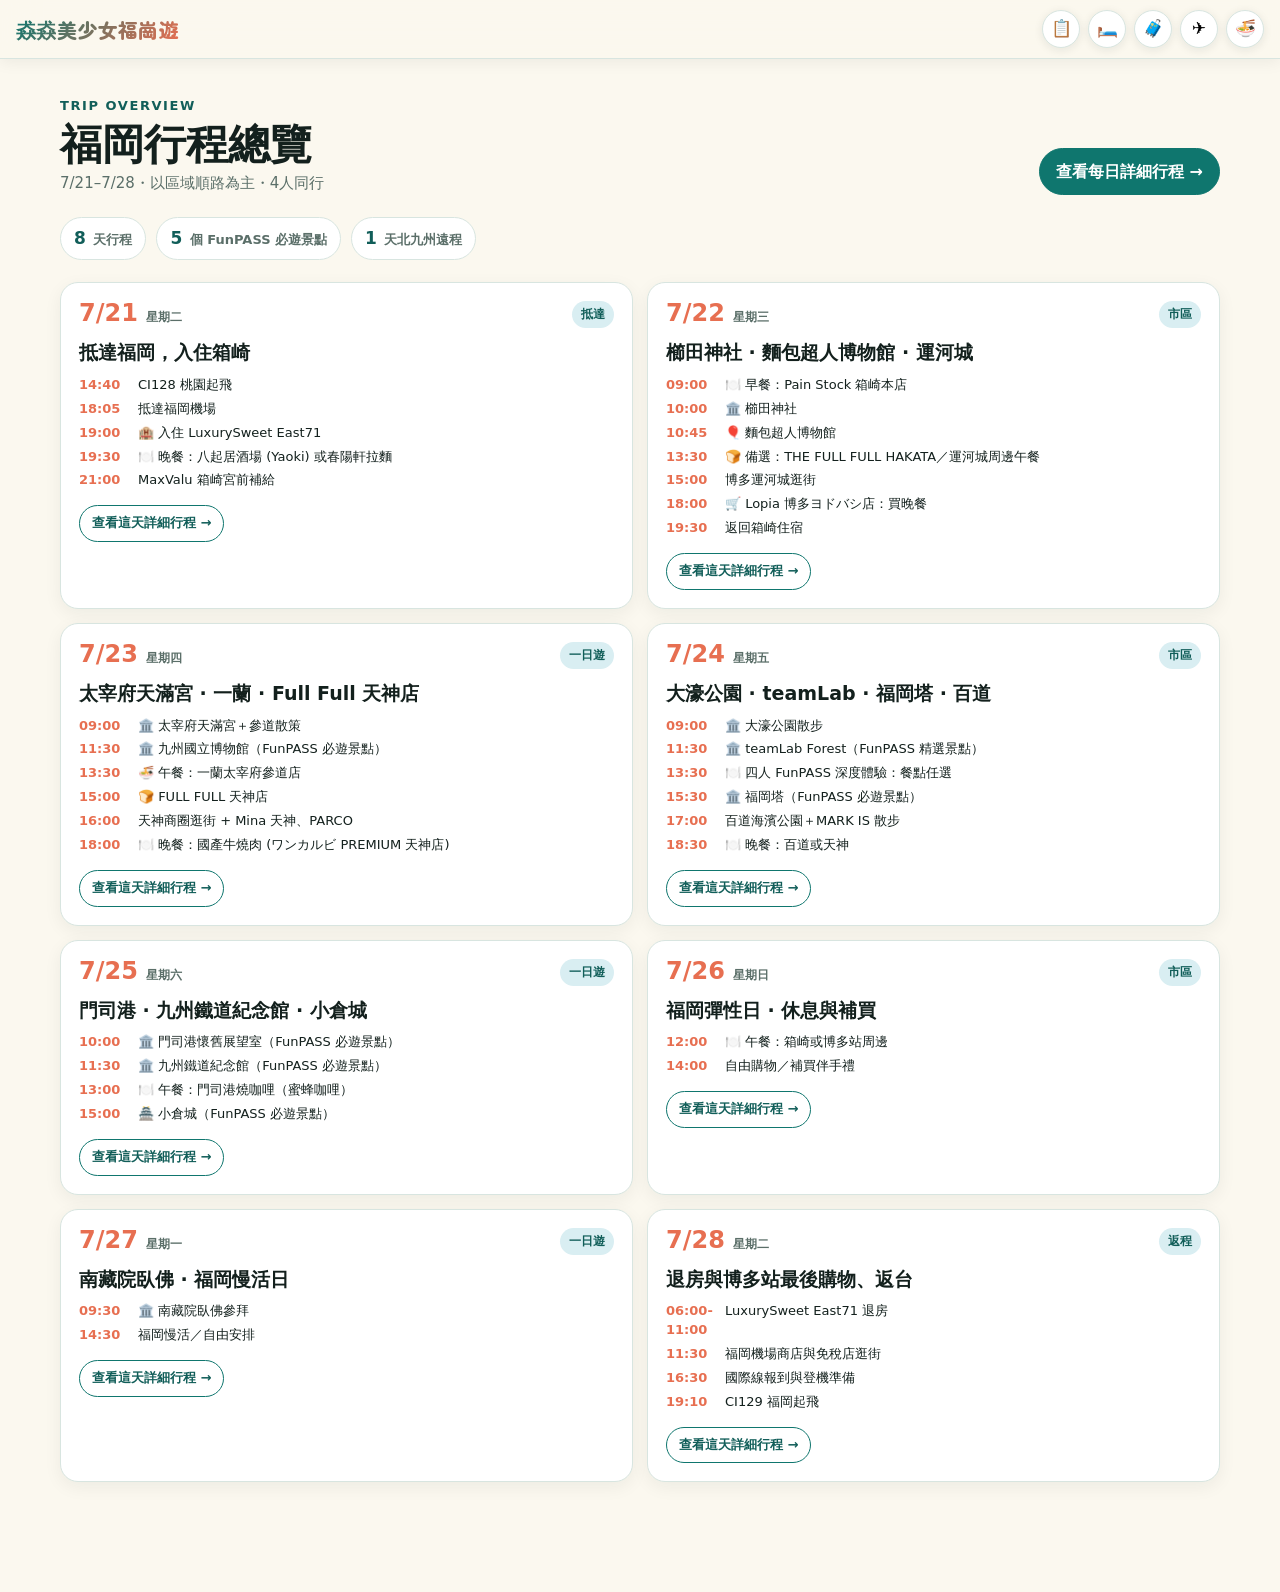
==== commit d1a4a79d: "修正行程圖片對應與刪減行程卡片" ====
--- a/index.html
+++ b/index.html
@@ -190,6 +190,6 @@
       </div>
     </div>
 
-    <script src="./script.js?v=30"></script>
+    <script src="./script.js?v=31"></script>
   </body>
 </html>
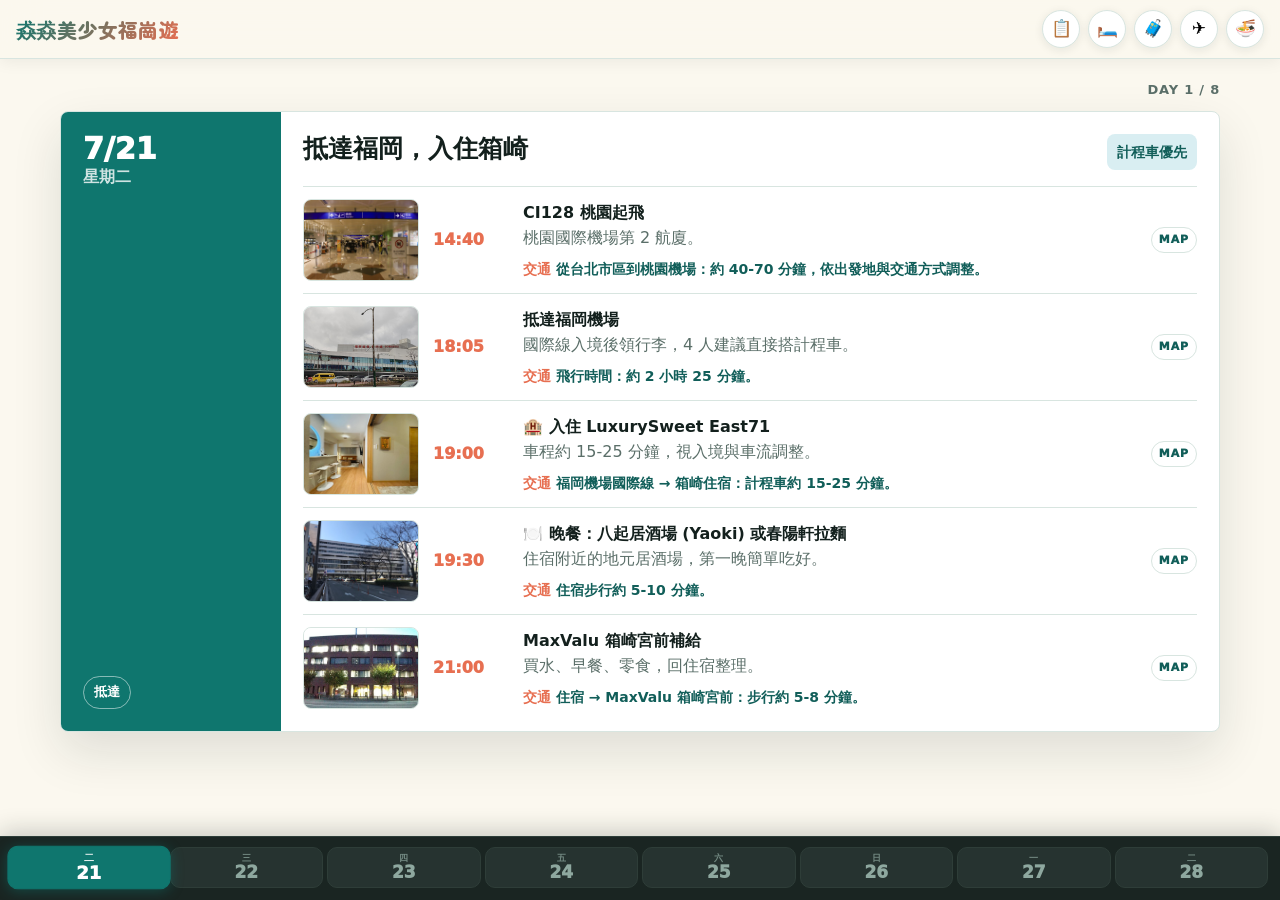
==== commit 41aa3e54: "Update Fukuoka itinerary and options" ====
--- a/index.html
+++ b/index.html
@@ -39,7 +39,7 @@
 
     <!-- ══ 主內容 ══════════════════════════════════════════════ -->
     <main>
-      <section id="overview" class="section overview-section">
+      <section id="overview" class="section overview-section is-hidden">
         <div class="overview-head">
           <div>
             <p class="eyebrow">Trip Overview</p>
@@ -56,7 +56,7 @@
         <div id="overview-grid" class="overview-grid"></div>
       </section>
 
-      <section id="itinerary" class="section is-hidden">
+      <section id="itinerary" class="section">
         <div class="day-counter-bar">
           <span class="day-counter" id="day-counter">DAY 1 / 8</span>
         </div>
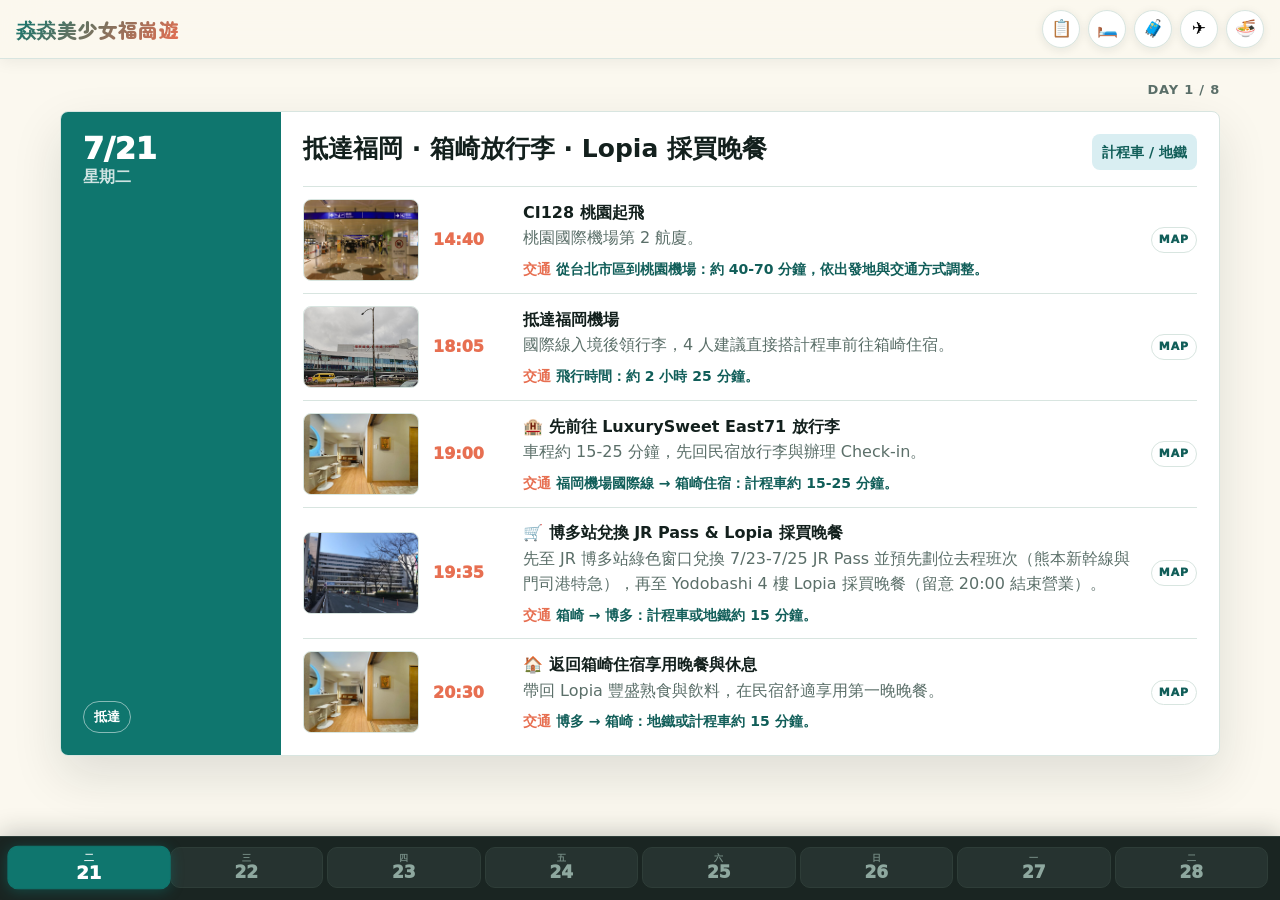
==== commit f592e018: "Update itinerary: swap days, move Yakiniku to Wed, add JR Pass exchange details" ====
--- a/index.html
+++ b/index.html
@@ -28,7 +28,7 @@
         <button class="quick-icon-btn" onclick="openModal('packing')" aria-label="行李清單">
           <span class="quick-icon-circle">🧳</span>
         </button>
-        <button class="quick-icon-btn" onclick="openModal('flight')" aria-label="班機時間">
+        <button class="quick-icon-btn" onclick="openModal('flight')" aria-label="班機與交通">
           <span class="quick-icon-circle">✈️</span>
         </button>
         <button class="quick-icon-btn" onclick="openModal('musteat')" aria-label="必吃美食">
@@ -51,7 +51,7 @@
         <div class="overview-stats" aria-label="行程摘要">
           <span><strong>8</strong> 天行程</span>
           <span><strong>5</strong> 個 FunPASS 必遊景點</span>
-          <span><strong>1</strong> 天北九州遠程</span>
+          <span><strong>2</strong> 天跨縣 Daytrip</span>
         </div>
         <div id="overview-grid" class="overview-grid"></div>
       </section>
@@ -90,16 +90,42 @@
           </div>
           <div class="modal-detail-block">
             <p class="info-mini-label">日文地址</p>
-            <p class="modal-detail-text">〒812-0053 福岡県福岡市東区箱崎１丁目41−41</p>
+            <p class="modal-detail-text">〒812-0053 福岡県福岡市東区箱崎1-41-22<br>Modern Palazzo 箱崎grace 701</p>
           </div>
           <div class="modal-detail-block">
             <p class="info-mini-label">英文地址</p>
-            <p class="modal-detail-text">1 Chome-41-41 Hakozaki, Higashi Ward, Fukuoka, 812-0053 Japan</p>
+            <p class="modal-detail-text">1-41-22 Hakozaki, Higashi Ward, Fukuoka, 812-0053 Japan<br>Modern Palazzo Hakozaki grace 701</p>
+          </div>
+          <div class="modal-detail-block">
+            <p class="info-mini-label">聯絡電話</p>
+            <p class="modal-detail-text">+81 70-4732-0719</p>
+          </div>
+          <div class="modal-detail-block">
+            <p class="info-mini-label">抵達路線</p>
+            <p class="modal-detail-text">從箱崎宮前站 4 號出口出站後左轉，直走至「箱崎小入口」路口右轉，再前行約 250 公尺即可到達。</p>
+          </div>
+          <div class="modal-detail-block">
+            <p class="info-mini-label">入住與門禁</p>
+            <p class="modal-detail-text">請依房東訊息的房號與專屬入館資訊取用鑰匙、開啟入口門，搭電梯至 7 樓後再依指示進房。請勿將門禁與 Wi‑Fi 資訊分享給非同行者。</p>
+            <img class="hotel-guide-image" src="./assets/hotel-keybox-guide.png" alt="鑰匙盒位置與取鑰匙說明" loading="lazy" />
+            <p class="hotel-guide-caption">圖示說明：鑰匙盒位於建築入口左側。請找到標示「701」的鑰匙盒，將左側數字對準「0963」，取出 701 號房鑰匙。</p>
+          </div>
+          <div class="modal-detail-block">
+            <p class="info-mini-label">住宿注意事項</p>
+            <p class="modal-detail-text">周邊是住宅區，請注意音量。室內禁菸，僅可在陽台使用菸灰缸吸菸；如攜帶寵物須事前申報，費用為每晚每隻 ¥1,200。</p>
+          </div>
+          <div class="modal-detail-block">
+            <p class="info-mini-label">退房與垃圾</p>
+            <p class="modal-detail-text">請於 11:00 前退房；延遲退房每小時加收住宿費的 10%。離開前請復原家具、關閉瓦斯／電器／冷氣，並把鑰匙放回鑰匙盒。垃圾請放至入口垃圾區：紅袋可燃、黃袋寶特瓶／玻璃瓶、藍袋不可燃（罐頭／金屬）。</p>
+          </div>
+          <div class="modal-detail-block">
+            <p class="info-mini-label">住宿稅</p>
+            <p class="modal-detail-text">依福岡縣規定，每人每晚 ¥200，請投入屋內設置的住宿稅罐。入口的人感感測器僅用於人數確認。</p>
           </div>
           <div class="info-actions modal-actions">
             <button type="button" onclick="copyHotelAddr('ja')" class="info-action-btn">複製日文</button>
             <button type="button" onclick="copyHotelAddr('en')" class="info-action-btn">複製英文</button>
-            <a href="https://www.google.com/maps/search/?api=1&query=1+Chome-41-41+Hakozaki+Higashi+Ward+Fukuoka+812-0053+Japan" target="_blank" class="info-action-btn">導航</a>
+            <a href="https://www.google.com/maps/search/?api=1&query=Modern+Palazzo+Hakozaki+grace+701+1-41-22+Hakozaki+Higashi+Ward+Fukuoka+812-0053+Japan" target="_blank" class="info-action-btn">導航</a>
           </div>
         </div>
       </div>
@@ -123,12 +149,12 @@
       </div>
     </div>
 
-    <!-- ══ Modal: 班機 ══════════════════════════════════════ -->
+    <!-- ══ Modal: 班機與交通 ══════════════════════════════════ -->
     <div class="info-modal" id="modal-flight" onclick="closeModal('flight')">
       <div class="info-modal-card" onclick="event.stopPropagation()">
         <div class="info-modal-handle"></div>
         <div class="info-modal-header">
-          <span class="info-modal-title">✈️ 班機時間</span>
+          <span class="info-modal-title">✈️ 班機與 JR Pass 交通</span>
           <button class="info-modal-close" onclick="closeModal('flight')" aria-label="關閉">✕</button>
         </div>
         <div class="info-modal-body">
@@ -172,6 +198,37 @@
               </div>
             </div>
           </div>
+
+          <div class="jrpass-card">
+            <div class="jrpass-header">
+              <span class="jrpass-title">🎫 JR Pass (7/23–7/25) 劃位清單</span>
+              <span class="jrpass-badge">連續 3 天</span>
+            </div>
+            <div class="jrpass-info-list">
+              <p>📍 <strong>預計兌換：</strong>7/21 (二) 19:30 抵達博多站 Lopia 採買時順便兌換</p>
+              <p>📍 <strong>兌換地點：</strong>JR 博多站綠色窗口 / 綠色售票機（至 22:00）</p>
+              <p>💼 <strong>預備文件：</strong>4 人護照正本（含短期滯在貼紙）+ Klook QR Code 憑證</p>
+            </div>
+            <div class="jrpass-sheet">
+              <div class="jrpass-sheet-title">📝 臨櫃 / 機器劃位清單 (出示給站務員)</div>
+              
+              <div class="jrpass-item">
+                <span class="jrpass-item-tag kumamoto">7/24 (週五) 熊本一日遊 (九州新幹線)</span>
+                <ul class="jrpass-item-details">
+                  <li><strong>去程 (預先劃位)：</strong>博多 ➔ 熊本｜預計 08:30 發車｜4 人指定席（連座）</li>
+                  <li><strong>回程 (當天彈性)：</strong>熊本 ➔ 博多｜回程時當場用售票機劃位或搭自由席</li>
+                </ul>
+              </div>
+
+              <div class="jrpass-item">
+                <span class="jrpass-item-tag mojiko">7/23 (週四) 門司港/小倉 (特急 Sonic 音速號)</span>
+                <ul class="jrpass-item-details">
+                  <li><strong>去程 (預先劃位)：</strong>博多 ➔ 小倉｜預計 09:00 發車｜4 人指定席</li>
+                  <li><strong>回程 (當天彈性)：</strong>小倉 ➔ 博多｜回程時當場用售票機劃位或搭自由席</li>
+                </ul>
+              </div>
+            </div>
+          </div>
         </div>
       </div>
     </div>
--- a/styles.css
+++ b/styles.css
@@ -1393,6 +1393,22 @@
   line-height: 1.5;
 }
 
+.hotel-guide-image {
+  display: block;
+  width: 100%;
+  margin-top: 12px;
+  border-radius: 12px;
+  border: 1px solid var(--line);
+}
+
+.hotel-guide-caption {
+  margin: 10px 0 0;
+  font-size: 13px;
+  font-weight: 700;
+  line-height: 1.5;
+  color: var(--muted);
+}
+
 .modal-actions {
   padding: 14px 20px 6px !important;
   border-top: 1px solid var(--line);
@@ -1627,3 +1643,100 @@
 .musteat-map-link:hover {
   background: #bfdbfe;
 }
+
+/* ─── JR Pass Card ───────────────────────────────────────── */
+.jrpass-card {
+  padding: 16px 20px;
+  border-top: 1px solid var(--line);
+  background: #f8fafc;
+}
+
+.jrpass-header {
+  display: flex;
+  align-items: center;
+  justify-content: space-between;
+  margin-bottom: 10px;
+}
+
+.jrpass-title {
+  font-size: 14px;
+  font-weight: 900;
+  color: #0f766e;
+}
+
+.jrpass-badge {
+  font-size: 11px;
+  font-weight: 900;
+  padding: 3px 10px;
+  border-radius: 999px;
+  background: #ccfbf1;
+  color: #0f766e;
+}
+
+.jrpass-info-list {
+  font-size: 12px;
+  color: var(--sub);
+  line-height: 1.6;
+  margin-bottom: 12px;
+}
+
+.jrpass-info-list p {
+  margin: 0 0 4px 0;
+}
+
+.jrpass-sheet {
+  background: #ffffff;
+  border: 1px solid var(--line);
+  border-radius: 12px;
+  padding: 12px 14px;
+  box-shadow: var(--shadow-sm);
+}
+
+.jrpass-sheet-title {
+  font-size: 12px;
+  font-weight: 900;
+  color: var(--text);
+  margin-bottom: 10px;
+}
+
+.jrpass-item {
+  margin-bottom: 10px;
+  padding-bottom: 8px;
+  border-bottom: 1px dashed var(--line);
+}
+
+.jrpass-item:last-child {
+  margin-bottom: 0;
+  padding-bottom: 0;
+  border-bottom: none;
+}
+
+.jrpass-item-tag {
+  display: inline-block;
+  font-size: 11px;
+  font-weight: 900;
+  padding: 2px 8px;
+  border-radius: 6px;
+  margin-bottom: 6px;
+}
+
+.jrpass-item-tag.kumamoto {
+  background: #e0f2fe;
+  color: #0369a1;
+}
+
+.jrpass-item-tag.mojiko {
+  background: #fef3c7;
+  color: #92400e;
+}
+
+.jrpass-item-details {
+  font-size: 12px;
+  color: var(--text);
+  padding-left: 16px;
+  margin: 0;
+}
+
+.jrpass-item-details li {
+  margin-bottom: 3px;
+}
